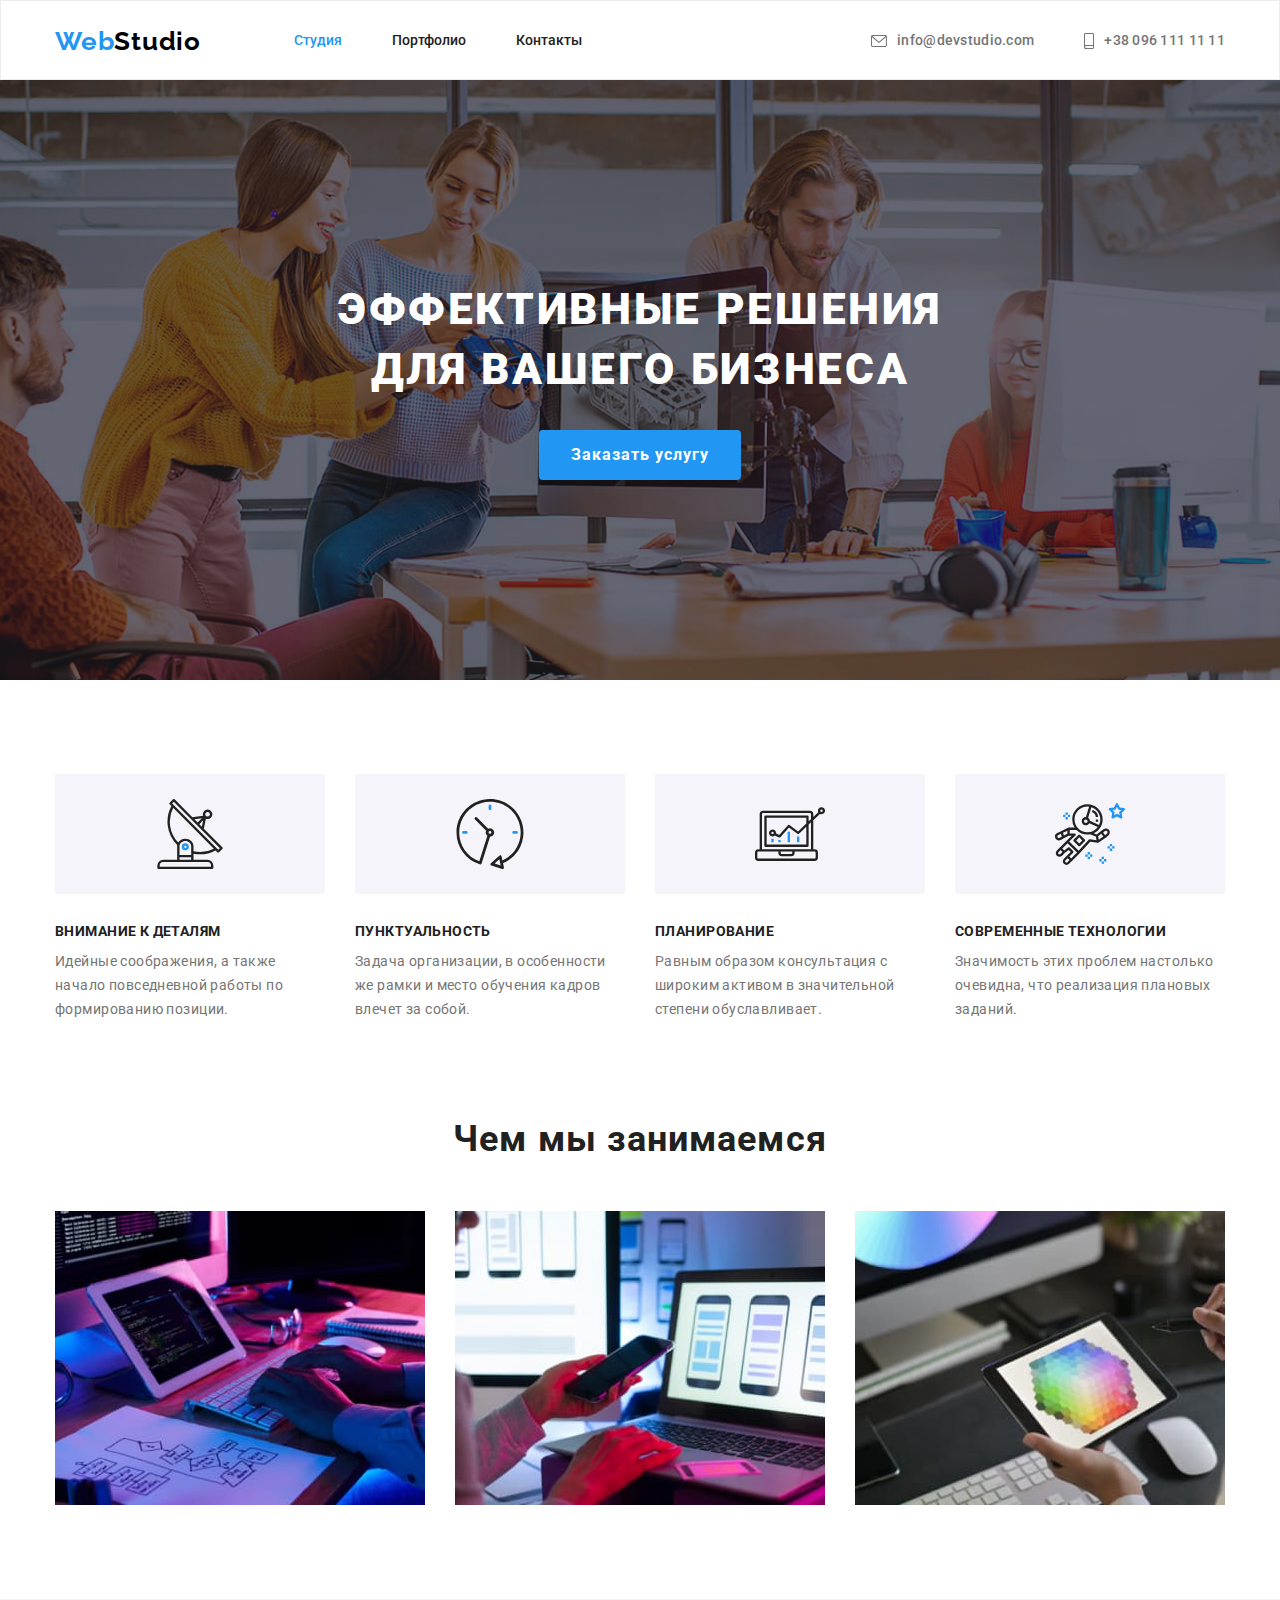
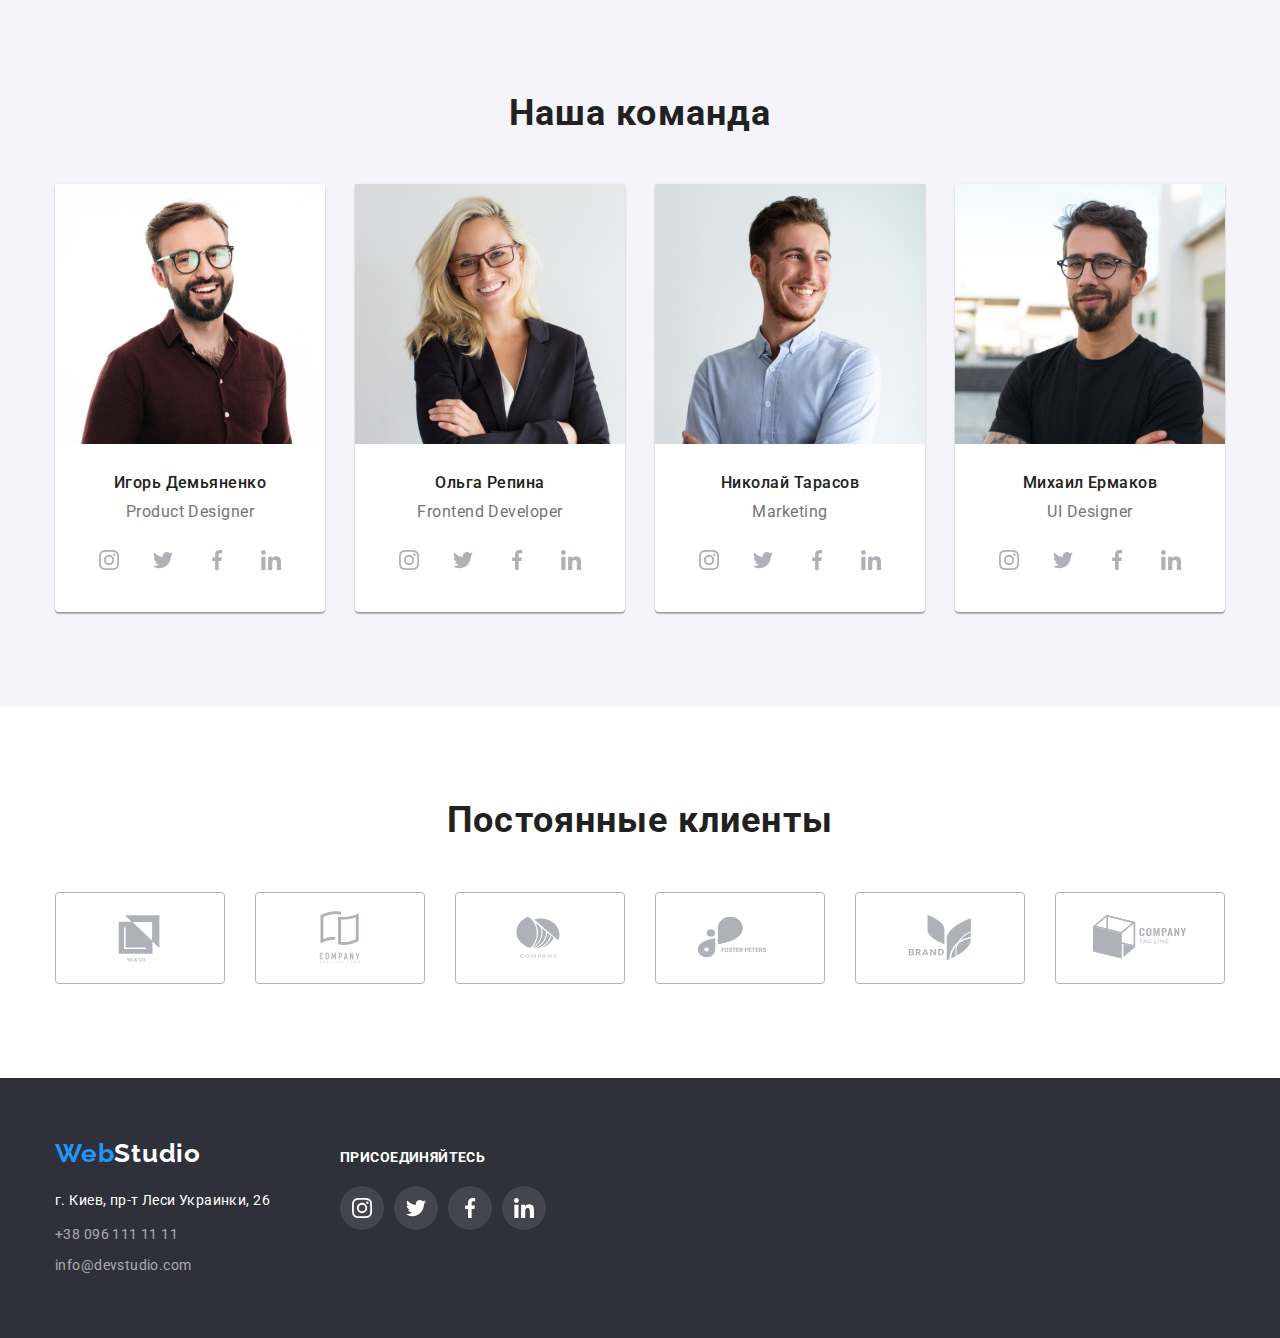
==== index.html @ 4f4b5f9c "Клонирует 4-е ДЗ" ====
<!DOCTYPE html>
<html lang="ru">
<head>
    <meta charset="UTF-8">
    <meta http-equiv="X-UA-Compatible" content="IE=edge">
    <meta name="viewport" content="width=device-width, initial-scale=1.0">
    <link rel="preconnect" href="https://fonts.googleapis.com">
    <link rel="preconnect" href="https://fonts.gstatic.com" crossorigin>
    <link href="https://fonts.googleapis.com/css2?family=Raleway:wght@700&family=Roboto:wght@400;500;700;900&display=swap"
        rel="stylesheet">
    <link rel="stylesheet" href="./css/modern-normalize.css" />
    <link rel="stylesheet" href="./css/styles.css" />
    <title>Студия</title>
</head>
<body class="background">
    <header class="header">
        <div class="container header-container">
            <nav class="nav-container">
            <a href="./index.html" class="studio-name">Web<span class="second-logo-color-header">Studio</span></a>
            <ul class="header-links-container">
                <li class="header-links"><a class="link current" href="./index.html">Студия</a></li>
                <li class="header-links"><a class="link" href="./portfolio.html">Портфолио</a></li>
                <li class="header-links"><a class="link" href="">Контакты</a></li>
            </ul>
            </nav>
            <ul class="header-contacts-container">
                <li class="header-contacts-link"><a class="header-contacts" href="mailto:info@devstudio.com">
                    <svg class="header-contacts-icon" width="16" height="12">
                        <use href="./images/icons.svg#icon-mail"></use>
                    </svg>
                    info@devstudio.com</a></li>
                <li class="header-contacts-link"><a class="header-contacts" href="tel:+380961111111">
                    <svg class="header-contacts-icon" width="10" height="16">
                        <use href="./images/icons.svg#icon-smartphone"></use>
                    </svg>
                    +38 096 111 11 11</a></li>
            </ul>
        </div>
    </header>
    <main>
        <section class="hero-section">
            <div class="container">
                <h1 class="first-heading">Эффективные решения для вашего бизнеса</h1>
                <button class="hero-section-button" type="button">Заказать услугу</button>
            </div>
        </section>
        <section class="section">
            <div class="container">
                <h2 class="hidding-text">Особенности</h2>
                <ul class="peculiarities-list">
                    <li class="peculiarities-container">
                        <div class="peculiarities-icon-container">
                            <svg class="peculiarities-icon" width="70" height="70">
                                <use href="./images/icons.svg#icon-antenna"></use>
                            </svg>
                        </div>
                        <h3 class="peculiarities-heading">Внимание к деталям</h3>
                        <p class="peculiarities-text">Идейные соображения, а также начало повседневной работы по формированию позиции.</p>
                    </li>
                    <li class="peculiarities-container">
                        <div class="peculiarities-icon-container">
                            <svg class="peculiarities-icon" width="70" height="70">
                                <use href="./images/icons.svg#icon-clock"></use>
                            </svg>
                        </div>
                        <h3 class="peculiarities-heading">Пунктуальность</h3>
                        <p class="peculiarities-text">Задача организации, в особенности же рамки и место обучения кадров влечет за собой.</p>
                    </li>
                    <li class="peculiarities-container">
                        <div class="peculiarities-icon-container">
                            <svg class="peculiarities-icon" width="70" height="70">
                                <use href="./images/icons.svg#icon-diagram"></use>
                            </svg>
                        </div>
                        <h3 class="peculiarities-heading">Планирование</h3>
                        <p class="peculiarities-text">Равным образом консультация с широким активом в значительной степени обуславливает.</p>
                    </li>
                    <li class="peculiarities-container">
                        <div class="peculiarities-icon-container">
                            <svg class="peculiarities-icon" width="70" height="70">
                                <use href="./images/icons.svg#icon-astronaut"></use>
                            </svg>
                        </div>
                        <h3 class="peculiarities-heading">Современные технологии</h3>
                        <p class="peculiarities-text">Значимость этих проблем настолько очевидна, что реализация плановых заданий.</p>
                    </li>
                </ul>
            </div>
        </section>
        <section class="section">
            <div class="container">
                <h2 class="our-worcks-heading">Чем мы занимаемся</h2>
                <ul class="our-worcks-list">
                    <li class="our-worcks-container"><img src="./images/box1_img.jpg" alt="человек набирает текст на клавиатуре сидя перед планшетом" width="370"></li>
                    <li class="our-worcks-container"><img src="./images/box2_img.jpg" alt="человек сидит перед ноутбуком и смотрит в телефон" width="370"></li>
                    <li class="our-worcks-container"><img src="./images/box3_img.jpg" alt="человек выбирает стилусом грандиент цветов на планшете" width="370">
                    </li>
                </ul>
            </div>
        </section>
        <section class="team-section section">
            <div class="container">
                <h2 class="our-team-heading">Наша команда</h2>
                <ul class="our-team-list">
                    <li class="team-member-cart">
                        <img src="./images/demyanenko.jpg" alt="фото сотрудника Игоря Демьяненка" width="270">
                        <div class="team-member-text">
                            <h3 class="team-member-name">Игорь Демьяненко</h3>
                            <p lang="en" class="position">Product Designer</p>
                            <ul class="team-social-list">
                                <li class="team-social-item">
                                    <a href="" class="team-social-link">
                                        <svg class="team-social-icon" width="20" height="20">
                                        <use href="./images/icons.svg#icon-instagram"></use>
                                        </svg>
                                    </a>
                                </li>
                                <li class="team-social-item">
                                    <a href="" class="team-social-link">
                                        <svg class="team-social-icon" width="20" height="20">
                                        <use href="./images/icons.svg#icon-twitter"></use>
                                        </svg>
                                    </a>
                                </li>
                                <li class="team-social-item">
                                    <a href="" class="team-social-link">
                                        <svg class="team-social-icon" width="20" height="20">
                                        <use href="./images/icons.svg#icon-facebook"></use>
                                        </svg>
                                    </a>
                                </li>
                                <li class="team-social-item">
                                    <a href="" class="team-social-link">
                                        <svg class="team-social-icon" width="20" height="20">
                                        <use href="./images/icons.svg#icon-linkedin"></use>
                                        </svg>
                                    </a>
                                </li>
                            </ul>
                        </div>
                    </li>
                    <li class="team-member-cart">
                        <img src="./images/repina.jpg" alt="фото сотрудницы Ольги Репины" width="270">
                        <div class="team-member-text">
                            <h3 class="team-member-name">Ольга Репина</h3>
                            <p lang="en" class="position">Frontend Developer</p>
                            <ul class="team-social-list">
                                <li class="team-social-item">
                                    <a href="" class="team-social-link">
                                        <svg class="team-social-icon" width="20" height="20">
                                        <use href="./images/icons.svg#icon-instagram"></use>
                                        </svg>
                                    </a>
                                </li>
                                <li class="team-social-item">
                                    <a href="" class="team-social-link">
                                        <svg class="team-social-icon" width="20" height="20">
                                        <use href="./images/icons.svg#icon-twitter"></use>
                                        </svg>
                                    </a>
                                </li>
                                <li class="team-social-item">
                                    <a href="" class="team-social-link">
                                        <svg class="team-social-icon" width="20" height="20">
                                        <use href="./images/icons.svg#icon-facebook"></use>
                                        </svg>
                                    </a>
                                </li>
                                <li class="team-social-item">
                                    <a href="" class="team-social-link">
                                        <svg class="team-social-icon" width="20" height="20">
                                        <use href="./images/icons.svg#icon-linkedin"></use>
                                        </svg>
                                    </a>
                                </li>
                            </ul>
                        </div>
                    </li>
                    <li class="team-member-cart">
                        <img src="./images/tarasov.jpg" alt="фото сотрудника Николая Тарасова" width="270">
                        <div class="team-member-text">
                            <h3 class="team-member-name">Николай Тарасов</h3>
                            <p lang="en" class="position">Marketing</p>
                            <ul class="team-social-list">
                                <li class="team-social-item">
                                    <a href="" class="team-social-link">
                                        <svg class="team-social-icon" width="20" height="20">
                                        <use href="./images/icons.svg#icon-instagram"></use>
                                        </svg>
                                    </a>
                                </li>
                                <li class="team-social-item">
                                    <a href="" class="team-social-link">
                                        <svg class="team-social-icon" width="20" height="20">
                                        <use href="./images/icons.svg#icon-twitter"></use>
                                        </svg>
                                    </a>
                                </li>
                                <li class="team-social-item">
                                    <a href="" class="team-social-link">
                                        <svg class="team-social-icon" width="20" height="20">
                                        <use href="./images/icons.svg#icon-facebook"></use>
                                        </svg>
                                    </a>
                                </li>
                                <li class="team-social-item">
                                    <a href="" class="team-social-link">
                                        <svg class="team-social-icon" width="20" height="20">
                                        <use href="./images/icons.svg#icon-linkedin"></use>
                                        </svg>
                                    </a>
                                </li>
                            </ul>
                        </div>
                    </li>
                    <li class="team-member-cart">
                        <img src="./images/yermakov.jpg" alt="фото сотрудника Михаила Ермакова" width="270">
                        <div class="team-member-text">
                            <h3 class="team-member-name">Михаил Ермаков</h3>
                            <p lang="en" class="position">UI Designer</p>
                            <ul class="team-social-list">
                                <li class="team-social-item">
                                    <a href="" class="team-social-link">
                                        <svg class="team-social-icon" width="20" height="20">
                                        <use href="./images/icons.svg#icon-instagram"></use>
                                        </svg>
                                    </a>
                                </li>
                                <li class="team-social-item">
                                    <a href="" class="team-social-link">
                                        <svg class="team-social-icon" width="20" height="20">
                                        <use href="./images/icons.svg#icon-twitter"></use>
                                        </svg>
                                    </a>
                                </li>
                                <li class="team-social-item">
                                    <a href="" class="team-social-link">
                                        <svg class="team-social-icon" width="20" height="20">
                                        <use href="./images/icons.svg#icon-facebook"></use>
                                        </svg>
                                    </a>
                                </li>
                                <li class="team-social-item">
                                    <a href="" class="team-social-link">
                                        <svg class="team-social-icon" width="20" height="20">
                                        <use href="./images/icons.svg#icon-linkedin"></use>
                                        </svg>
                                    </a>
                                </li>
                            </ul>
                        </div>
                    </li>
                </ul>
            </div>
        </section>
        <section class="section">
            <div class="container">
                <h2 class="clients-heading">Постоянные клиенты</h2>
                <ul class="clients-list">
                    <li class="clients-item">
                        <a href="" class="clients-link">
                            <svg class="clients-icon" width="106" height="60">
                                <use href="./images/icons.svg#icon-client-logo-1"></use>

                            </svg>
                        </a>
                    </li>
                    <li class="clients-item">
                        <a href="" class="clients-link">
                            <svg class="clients-icon" width="106" height="60">
                                <use href="./images/icons.svg#icon-client-logo-2"></use>

                            </svg>
                        </a>
                    </li>
                    <li class="clients-item">
                        <a href="" class="clients-link">
                            <svg class="clients-icon" width="106" height="60">
                                <use href="./images/icons.svg#icon-client-logo-3"></use>

                            </svg>
                        </a>
                    </li>
                    <li class="clients-item">
                        <a href="" class="clients-link">
                            <svg class="clients-icon" width="106" height="60">
                                <use href="./images/icons.svg#icon-client-logo-4"></use>

                            </svg>
                        </a>
                    </li>
                    <li class="clients-item">
                        <a href="" class="clients-link">
                            <svg class="clients-icon" width="106" height="60">
                                <use href="./images/icons.svg#icon-client-logo-5"></use>

                            </svg>
                        </a>
                    </li>
                    <li class="clients-item">
                        <a href="" class="clients-link">
                            <svg class="clients-icon" width="106" height="60">
                                <use href="./images/icons.svg#icon-client-logo-6"></use>

                            </svg>
                        </a>
                    </li>
                </ul>
            </div>
        </section>
    </main>
    <footer class="footer-section">
        <div class="container footer-container">
            <div class="adress-container">
                    <a href="./index.html" class="footer-studio-name">Web<span class="second-logo-color-footer">Studio</span></a>
                    <address>
                    <ul class="footer-list">
                        <li class="studio-adress">г. Киев, пр-т Леси Украинки, 26</li>
                        <li class="footer-contacts"><a class="footer-contacts-link" href="tel:+380961111111">+38 096 111 11 11</a></li>
                        <li class="footer-contacts"><a class="footer-contacts-link" href="mailto:info@devstudio.com">info@devstudio.com</a></li>
                    </ul>
                </address>
                </div>
                <div class="footer-social-container">
                    <p class="footer-social-heading">Присоединяйтесь</p>
                        <ul class="footer-social-list">
                            <li class="footer-social-item">
                                <a href="" class="footer-social-link">
                                    <svg class="footer-social-icon" width="20" height="20">
                                        <use href="./images/icons.svg#icon-instagram"></use>
                                    </svg>
                                </a>
                            </li>
                            <li class="footer-social-item">
                                <a href="" class="footer-social-link">
                                    <svg class="footer-social-icon" width="20" height="20">
                                        <use href="./images/icons.svg#icon-twitter"></use>
                                    </svg>
                                </a>
                            </li>
                            <li class="footer-social-item">
                                <a href="" class="footer-social-link">
                                    <svg class="footer-social-icon" width="20" height="20">
                                        <use href="./images/icons.svg#icon-facebook"></use>
                                    </svg>
                                </a>
                            </li>
                            <li class="footer-social-item">
                                <a href="" class="footer-social-link">
                                    <svg class="footer-social-icon" width="20" height="20">
                                        <use href="./images/icons.svg#icon-linkedin"></use>
                                    </svg>
                                </a>
                            </li>
                        </ul>
                </div>
            </div>
    </footer>
</body>
</html>
---- css/styles.css ----
:root {
  --studio-color: #2196f3;
  --second-studio-color: #212121;
  --third-studio-color: #757575;
  --main-background-color: #ffffff;
  --first-logo-color: #ffffff;
  --second-logo-color: #000000;
  --main-heading-color: #ffffff;
  --active-text-color: #ffffff;
  --second-background-color: #f5f4fa;
  --third-background-color: #2f303a;
  --footer-contacts-color: rgba(255, 255, 255, 0.6);
  --border-color: #ececec;
  --portfolio-border-color: #eeeeee;
}

h1,
h2,
h3,
h4,
h5,
h6,
p {
  margin: 0;
}

ul {
  margin: 0;
  padding: 0;
}

body {
  font-family: 'Roboto', sans-serif;
  background-color: var(--main-background-color);
  color: var(--third-studio-color);
}
/* HEADER */

.container {
  width: 1200px;
  padding: 0 15px;
  margin: 0 auto;
}

.header {
  border: 1px solid var(--border-color);
  height: 80px;
}

.second-logo-color-header {
  color: var(--second-logo-color);
}

.header-contacts {
  font-weight: 500;
  font-size: 14px;
  line-height: 1.14;
  letter-spacing: 0.02em;
  color: var(--third-studio-color);
  text-decoration: none;
  padding-bottom: 32px;
  padding-top: 32px;
  display: flex;
  justify-content: center;
  align-items: center;
}

.header-contacts-icon {
  fill: currentColor;
  margin-right: 10px;
}

.header-contacts:hover,
.header-contacts:focus {
  color: var(--studio-color);
}

.header-container {
  display: flex;
  align-items: center;
  justify-content: space-between;
}

.nav-container {
  display: flex;
  align-items: center;
}

.header-links-container {
  list-style-type: none;
  display: flex;
  justify-content: center;
}

.header-contacts-container {
  list-style-type: none;
  display: flex;
  justify-content: center;
}

.link.current {
  color: var(--studio-color);
}

.header-links {
  margin-right: 50px;
}

.header-links:last-child {
  margin-right: 0px;
}

.header-contacts-link {
  margin-left: 50px;
}

.header-contacts-link:first-child {
  margin-left: 0px;
}

.studio-name {
  font-family: Raleway, sans-serif;
  font-weight: bold;
  font-size: 26px;
  line-height: 1.19;
  text-decoration: none;
  letter-spacing: 0.03em;
  color: var(--studio-color);
  margin-right: 93px;
  padding-bottom: 24px;
  padding-top: 24px;
}

.second-logo-color-footer {
  color: var(--first-logo-color);
}

.link {
  font-weight: 500;
  font-size: 14px;
  line-height: 1.14;
  list-style-type: none;
  text-decoration: none;
  color: var(--second-studio-color);
  padding-bottom: 32px;
  padding-top: 32px;
  display: flex;
}

.link:hover,
.link:focus {
  color: var(--studio-color);
}

/* HERO */

.first-heading {
  font-style: normal;
  font-weight: 900;
  font-size: 44px;
  line-height: 1.36;
  text-align: center;
  letter-spacing: 0.06em;
  text-transform: uppercase;
  color: var(--main-heading-color);
  width: 696px;
  min-height: 120px;
  margin: 0px auto 30px auto;
}

.hero-section-button {
  background: var(--studio-color);
  font-family: Roboto;
  box-shadow: 0px 4px 4px rgba(0, 0, 0, 0.15);
  font-style: normal;
  font-weight: bold;
  font-size: 16px;
  line-height: 1.87;
  display: flex;
  align-items: center;
  text-align: center;
  letter-spacing: 0.06em;
  color: var(--active-text-color);
  cursor: pointer;
  border: 0;
  border-radius: 4px;
  margin: 0 auto;
  padding: 10px 32px;
  min-height: 200;
  height: 50;
}

.hero-section-button:hover,
.hero-section-button:focus {
  background: #188ce8;
}

.hero-section {
  display: flex;
  max-width: 1600px;
  margin: 0 auto;
  background-color: var(--third-background-color);
  padding-bottom: 200px;
  padding-top: 200px;
  background-image: linear-gradient(to right, #2f303a66, #2f303a66), url(../images/hero-img.jpg);
  background-repeat: no-repeat;
  background-position: center;
  background-size: cover;
}

/* PRECULIARITIES */

.hidding-text {
  display: none;
}

.peculiarities-heading {
  font-style: normal;
  font-weight: bold;
  font-size: 14px;
  line-height: 1.14;
  letter-spacing: 0.03em;
  text-transform: uppercase;
  color: var(--second-studio-color);
  margin-bottom: 10px;
  height: 16px;
}

.peculiarities-text {
  font-size: 14px;
  line-height: 1.71;
  letter-spacing: 0.03em;
  height: 75px;
}

.peculiarities-container {
  margin-right: 30px;
  width: 270px;
}

.peculiarities-icon-container {
  display: flex;
  width: 270px;
  height: 120px;
  background-color: var(--second-background-color);
  margin-bottom: 30px;
  align-items: center;
  justify-content: center;
}

.peculiarities-container:last-child {
  margin-right: 0;
}

.peculiarities-list {
  list-style-type: none;
  display: flex;
}

/* OUR WORCKS */

.our-worcks-heading {
  font-style: normal;
  font-weight: bold;
  font-size: 36px;
  line-height: 1.16;
  text-align: center;
  letter-spacing: 0.03em;
  color: var(--second-studio-color);
  margin-bottom: 50px;
}

.our-worcks-list {
  list-style-type: none;
  display: flex;
  justify-content: space-between;
}

.our-worcks-container {
  margin-right: 30px;
}

.our-worcks-container:last-child {
  margin-right: 0px;
}

/* OUR TEAM */
.team-section {
  background-color: var(--second-background-color);
}

.our-team-heading,
.clients-heading {
  font-style: normal;
  font-weight: bold;
  font-size: 36px;
  line-height: 1.16;
  text-align: center;
  letter-spacing: 0.03em;
  color: var(--second-studio-color);
  margin-bottom: 50px;
}

.our-team-list {
  list-style-type: none;
  display: flex;
  text-align: center;
}

.team-member-name {
  font-style: normal;
  font-weight: 500;
  font-size: 16px;
  line-height: 1.18;
  letter-spacing: 0.03em;
  color: var(--second-studio-color);
  margin-bottom: 10px;
}

.team-member-text {
  padding: 30px 32px;
}

.position {
  font-weight: normal;
  font-size: 16px;
  line-height: 1.18;
  letter-spacing: 0.03em;
  margin-bottom: 16px;
}

.team-social-list {
  display: flex;
  justify-content: center;
  list-style-type: none;
}

.team-social-item {
  width: 44px;
  height: 44px;
}

.team-social-link {
  width: 100%;
  height: 100%;
  border-radius: 50%;
  display: flex;
  align-items: center;
  justify-content: center;
  color: #afb1b8;
}

.team-social-item:nth-child(-n + 3) {
  margin-right: 10px;
}

.team-social-icon {
  fill: currentColor;
}

.team-social-link:hover,
.team-social-link:focus {
  background-color: var(--studio-color);
  color: var(--main-background-color);
}

.team-member-cart {
  background-color: var(--main-background-color);
  margin-right: 30px;
  box-shadow: 0px 1px 3px rgba(0, 0, 0, 0.12), 0px 1px 1px rgba(0, 0, 0, 0.14),
    0px 2px 1px rgba(0, 0, 0, 0.2);
  border-radius: 0px 0px 4px 4px;
}

.team-member-cart:last-child {
  margin-right: 0px;
}

.clients-list {
  display: flex;
  list-style-type: none;
  justify-content: center;
}

.clients-item {
  width: 170px;
  height: 92px;
}

.clients-link {
  width: 100%;
  height: 100%;
  display: flex;
  align-items: center;
  justify-content: center;
  border-radius: 4px;
  border: 1px solid #afb1b8;
  color: #afb1b8;
  cursor: pointer;
}

.clients-item:nth-child(-n + 5) {
  margin-right: 30px;
}

.clients-icon {
  fill: currentColor;
}

.clients-link:hover,
.clients-link:focus {
  color: var(--studio-color);
  border: 1px solid var(--studio-color);
}

/* FOOTER */
.footer-studio-name {
  font-family: Raleway, sans-serif;
  font-weight: bold;
  font-size: 26px;
  line-height: 1.19;
  text-decoration: none;
  letter-spacing: 0.03em;
  color: var(--studio-color);
  display: flex;
  margin-bottom: 20px;
}

.studio-adress {
  font-style: normal;
  font-weight: normal;
  font-size: 14px;
  line-height: 1.7;
  letter-spacing: 0.03em;
  color: var(--first-logo-color);
  margin-bottom: 10px;
}

.footer-contacts-link {
  font-style: normal;
  font-weight: normal;
  font-size: 14px;
  line-height: 1.7;
  letter-spacing: 0.03em;
  color: var(--footer-contacts-color);
  text-decoration: none;
}

.footer-contacts {
  margin-bottom: 8px;
}

.footer-contacts:last-child {
  margin-bottom: 0;
}

.footer-contacts-link:hover,
.footer-contacts-link:focus {
  color: var(--studio-color);
}

.footer-section {
  background-color: var(--third-background-color);
  padding: 60px 0 60px 0;
}

.footer-list {
  list-style-type: none;
}

.footer-container {
  display: flex;
  align-items: baseline;
}

.adress-container {
  margin-right: 70px;
}

.footer-social-heading {
  display: flex;
  font-style: normal;
  font-weight: bold;
  font-size: 14px;
  line-height: 1.14;
  letter-spacing: 0.03em;
  text-transform: uppercase;
  color: var(--main-heading-color);
  margin-bottom: 20px;
}

.footer-social-list {
  display: flex;
  justify-content: center;
  list-style-type: none;
}

.footer-social-item {
  width: 44px;
  height: 44px;
}

.footer-social-link {
  width: 100%;
  height: 100%;
  border-radius: 50%;
  display: flex;
  align-items: center;
  justify-content: center;
  background-color: #ffffff1a;
}

.footer-social-item:nth-child(-n + 3) {
  margin-right: 10px;
}

.footer-social-icon {
  fill: var(--main-background-color);
}

.footer-social-link:hover,
.footer-social-link:focus {
  background-color: var(--studio-color);
}

/* PORTFOLIO */

.portfolio-button-container {
  list-style-type: none;
  display: flex;
  justify-content: center;
  margin-bottom: 50px;
}

.portfolio-button {
  background: var(--second-background-color);
  font-family: Roboto;
  font-weight: 500;
  font-size: 16px;
  line-height: 1.62;
  text-align: center;
  letter-spacing: 0.03em;
  color: var(--second-studio-color);
  cursor: pointer;
  border: 0;
  border-radius: 4px;
  padding: 6px 22px;
  height: 38px;
  min-width: 73px;
}

.portfolio-filter {
  margin-right: 8px;
}

.portfolio-filter:last-child {
  margin-right: 0px;
}

.portfolio-button:hover,
.portfolio-button:focus,
.portfolio-button:active {
  color: var(--active-text-color);
  background: var(--studio-color);
  box-shadow: 0px 3px 1px rgba(0, 0, 0, 0.1), 0px 1px 2px rgba(0, 0, 0, 0.08),
    0px 2px 2px rgba(0, 0, 0, 0.12);
}
.portfolio-button.current {
  color: var(--active-text-color);
  background: var(--studio-color);
  box-shadow: 0px 3px 1px rgba(0, 0, 0, 0.1), 0px 1px 2px rgba(0, 0, 0, 0.08),
    0px 2px 2px rgba(0, 0, 0, 0.12);
}

.section {
  padding-bottom: 94px;
  padding-top: 94px;
}

.section:nth-child(0n + 3) {
  padding-top: 0;
}

/* PORTFOLIO-PROJECT */
.project-list {
  list-style-type: none;
  display: flex;
  flex-wrap: wrap;
}

.project {
  margin-right: 30px;
  margin-bottom: 30px;
}

.project:nth-child(3n) {
  margin-right: 0;
}

.project:nth-last-child(-n + 3) {
  margin-bottom: 0;
}

.project-cart-bottom {
  border: 1px solid var(--portfolio-border-color);
  border-top: 0;
  padding: 20px 24px;
}

.project-name {
  font-weight: bold;
  font-size: 18px;
  line-height: 2;
  letter-spacing: 0.06em;
  color: var(--second-studio-color);
  margin-bottom: 4px;
}

.project-text {
  font-weight: normal;
  font-size: 16px;
  line-height: 1.87;
  letter-spacing: 0.03em;
  color: var(--third-studio-color);
}

.project-link {
  text-decoration: none;
  cursor: pointer;
  display: block;
}

.project-link:hover,
.project-link:focus {
  box-shadow: 0px 1px 1px rgba(0, 0, 0, 0.12), 0px 4px 4px rgba(0, 0, 0, 0.06),
    1px 4px 6px rgba(0, 0, 0, 0.16);
}
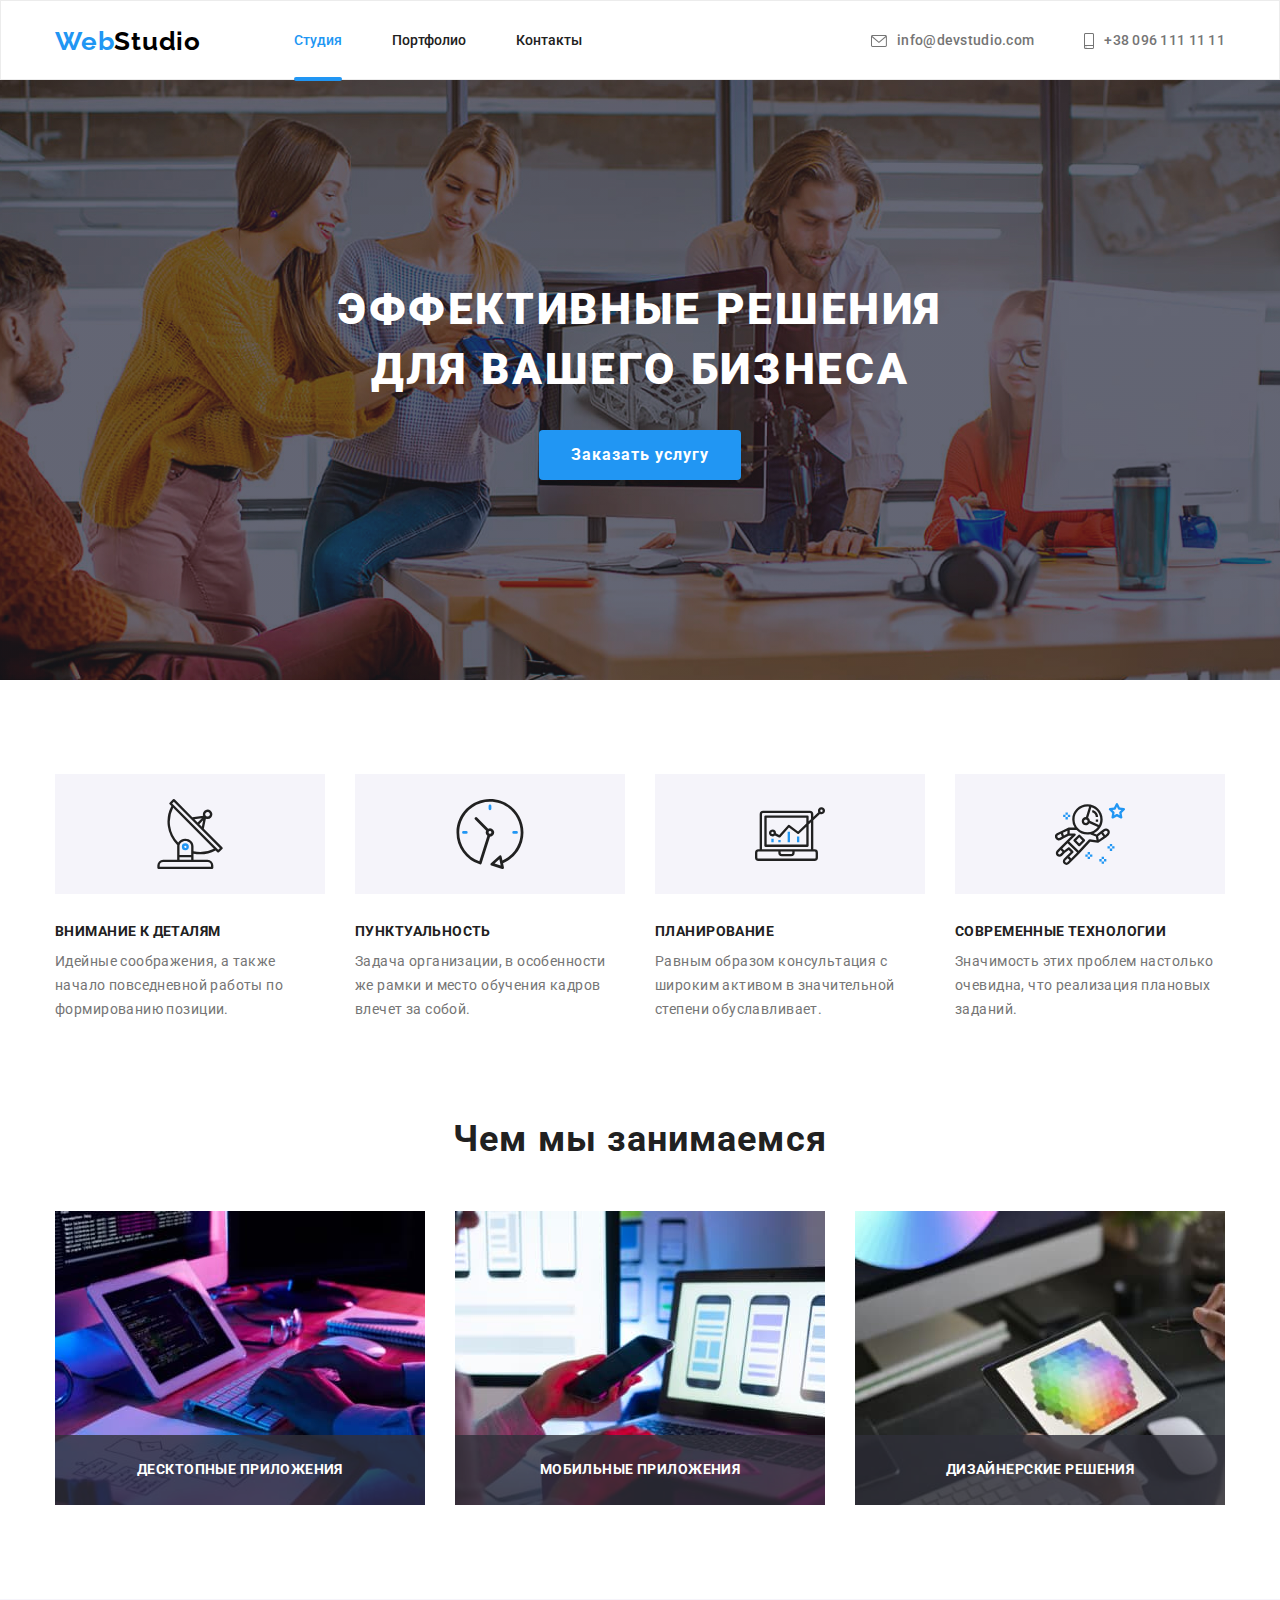
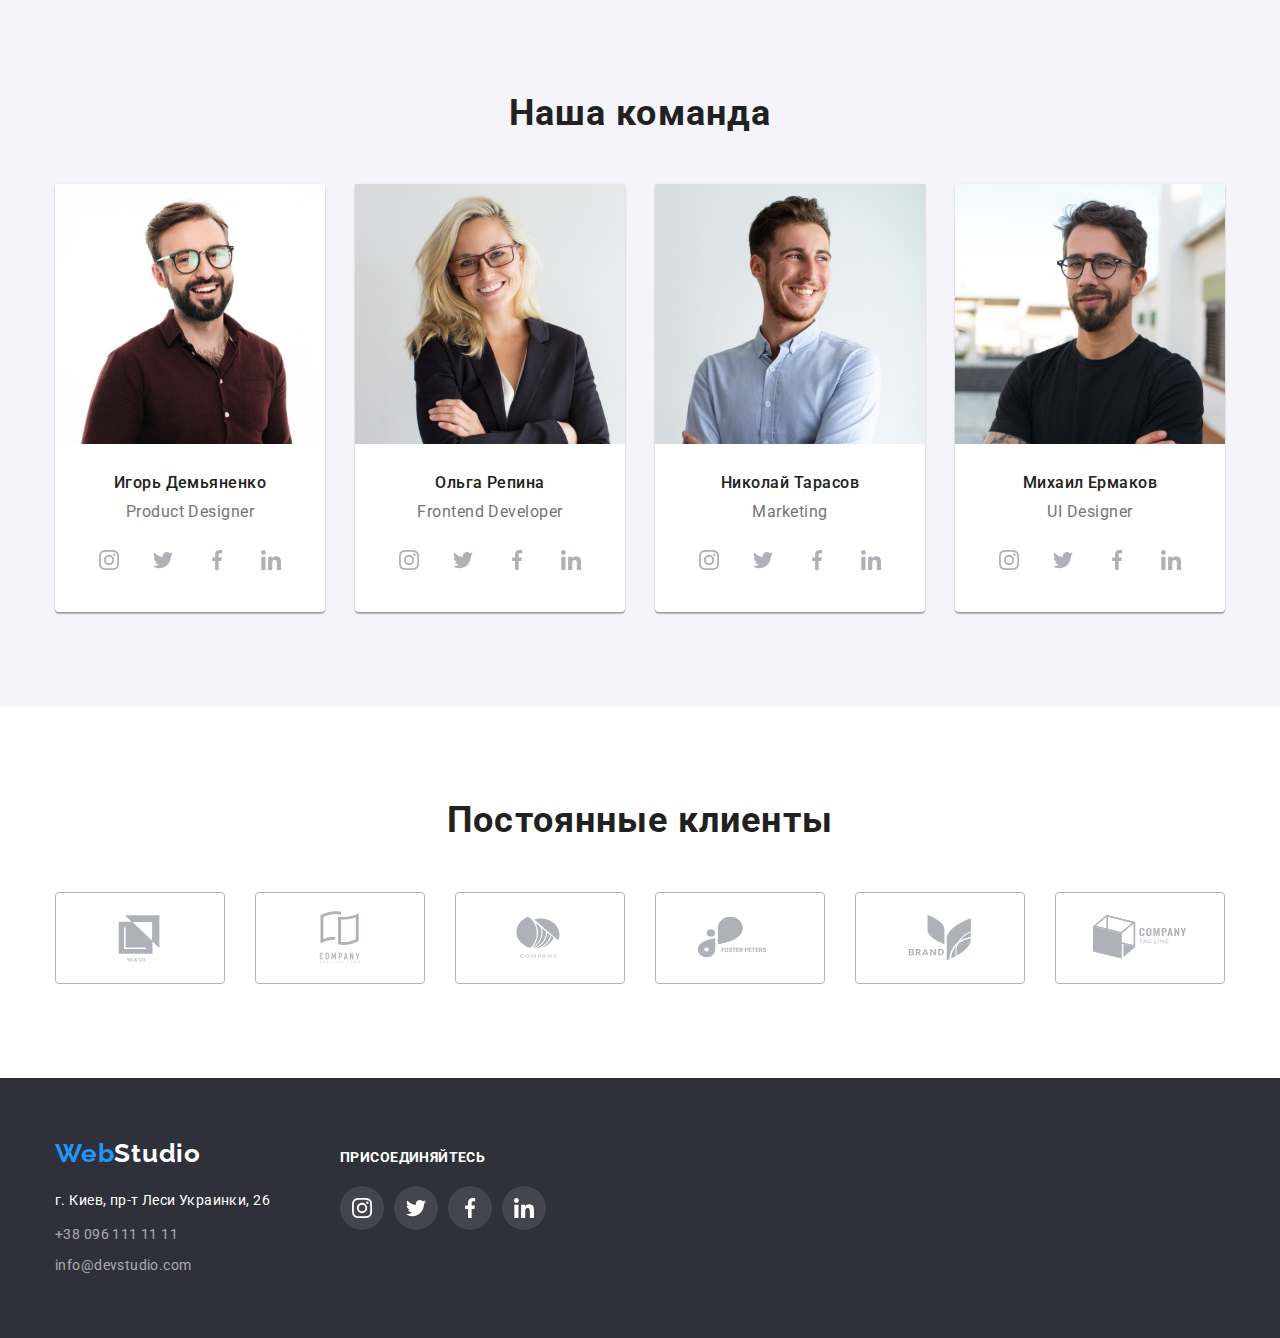
==== commit 8dad00cb: "Добавляет время перехода при ховере и фокусе" ====
--- a/index.html
+++ b/index.html
@@ -89,11 +89,22 @@
         </section>
         <section class="section">
             <div class="container">
-                <h2 class="our-worcks-heading">Чем мы занимаемся</h2>
+                <h2 class="our-worcks-main-heading">Чем мы занимаемся</h2>
                 <ul class="our-worcks-list">
-                    <li class="our-worcks-container"><img src="./images/box1_img.jpg" alt="человек набирает текст на клавиатуре сидя перед планшетом" width="370"></li>
-                    <li class="our-worcks-container"><img src="./images/box2_img.jpg" alt="человек сидит перед ноутбуком и смотрит в телефон" width="370"></li>
+                    <li class="our-worcks-container"><img src="./images/box1_img.jpg" alt="человек набирает текст на клавиатуре сидя перед планшетом" width="370">
+                    <div class="our-worcks-bg">
+                    <h3 class="our-worcks-heading">Десктопные приложения</h3>
+                    </div>
+                    </li>
+                    <li class="our-worcks-container"><img src="./images/box2_img.jpg" alt="человек сидит перед ноутбуком и смотрит в телефон" width="370">
+                    <div class="our-worcks-bg">
+                    <h3 class="our-worcks-heading">Мобильные приложения</h3>
+                    </div>
+                    </li>
                     <li class="our-worcks-container"><img src="./images/box3_img.jpg" alt="человек выбирает стилусом грандиент цветов на планшете" width="370">
+                    <div class="our-worcks-bg">
+                    <h3 class="our-worcks-heading">Дизайнерские решения</h3>
+                    </div>
                     </li>
                 </ul>
             </div>
--- a/css/styles.css
+++ b/css/styles.css
@@ -63,6 +63,7 @@
   display: flex;
   justify-content: center;
   align-items: center;
+  transition: transform 250ms cubic-bezier(0.4, 0, 0.2, 1), color 250ms cubic-bezier(0.4, 0, 0.2, 1);
 }
 
 .header-contacts-icon {
@@ -100,6 +101,18 @@
 
 .link.current {
   color: var(--studio-color);
+  position: relative;
+}
+
+.link.current::after {
+  content: '';
+  width: 100%;
+  height: 4px;
+  border-radius: 2px;
+  background-color: var(--studio-color);
+  position: absolute;
+  left: 0;
+  bottom: 0;
 }
 
 .header-links {
@@ -145,6 +158,7 @@
   padding-bottom: 32px;
   padding-top: 32px;
   display: flex;
+  transition: transform 250ms cubic-bezier(0.4, 0, 0.2, 1), color 250ms cubic-bezier(0.4, 0, 0.2, 1);
 }
 
 .link:hover,
@@ -188,6 +202,8 @@
   padding: 10px 32px;
   min-height: 200;
   height: 50;
+  transition: transform 250ms cubic-bezier(0.4, 0, 0.2, 1),
+    background-color 250ms cubic-bezier(0.4, 0, 0.2, 1);
 }
 
 .hero-section-button:hover,
@@ -259,7 +275,7 @@
 
 /* OUR WORCKS */
 
-.our-worcks-heading {
+.our-worcks-main-heading {
   font-style: normal;
   font-weight: bold;
   font-size: 36px;
@@ -278,10 +294,32 @@
 
 .our-worcks-container {
   margin-right: 30px;
+  position: relative;
 }
 
 .our-worcks-container:last-child {
   margin-right: 0px;
+}
+
+.our-worcks-bg {
+  position: absolute;
+  width: 100%;
+  height: 70px;
+  background-color: rgba(47, 48, 58, 0.8);
+  left: 0;
+  bottom: 0;
+  padding: 27px 0;
+}
+
+.our-worcks-heading {
+  font-style: normal;
+  font-weight: bold;
+  font-size: 14px;
+  line-height: 1.14;
+  letter-spacing: 0.03em;
+  text-transform: uppercase;
+  color: var(--main-heading-color);
+  text-align: center;
 }
 
 /* OUR TEAM */
@@ -348,6 +386,7 @@
   align-items: center;
   justify-content: center;
   color: #afb1b8;
+  transition: transform 250ms cubic-bezier(0.4, 0, 0.2, 1), color 250ms cubic-bezier(0.4, 0, 0.2, 1);
 }
 
 .team-social-item:nth-child(-n + 3) {
@@ -397,6 +436,7 @@
   border: 1px solid #afb1b8;
   color: #afb1b8;
   cursor: pointer;
+  transition: transform 250ms cubic-bezier(0.4, 0, 0.2, 1), color 250ms cubic-bezier(0.4, 0, 0.2, 1);
 }
 
 .clients-item:nth-child(-n + 5) {
@@ -444,6 +484,7 @@
   letter-spacing: 0.03em;
   color: var(--footer-contacts-color);
   text-decoration: none;
+  transition: transform 250ms cubic-bezier(0.4, 0, 0.2, 1), color 250ms cubic-bezier(0.4, 0, 0.2, 1);
 }
 
 .footer-contacts {
@@ -508,6 +549,8 @@
   align-items: center;
   justify-content: center;
   background-color: #ffffff1a;
+  transition: transform 250ms cubic-bezier(0.4, 0, 0.2, 1),
+    background-color 250ms cubic-bezier(0.4, 0, 0.2, 1);
 }
 
 .footer-social-item:nth-child(-n + 3) {
@@ -547,6 +590,8 @@
   padding: 6px 22px;
   height: 38px;
   min-width: 73px;
+  transition: transform 250ms cubic-bezier(0.4, 0, 0.2, 1),
+    background-color 250ms cubic-bezier(0.4, 0, 0.2, 1);
 }
 
 .portfolio-filter {
@@ -628,6 +673,8 @@
   text-decoration: none;
   cursor: pointer;
   display: block;
+  transition: transform 250ms cubic-bezier(0.4, 0, 0.2, 1),
+    box-shadow 250ms cubic-bezier(0.4, 0, 0.2, 1);
 }
 
 .project-link:hover,
@@ -635,3 +682,30 @@
   box-shadow: 0px 1px 1px rgba(0, 0, 0, 0.12), 0px 4px 4px rgba(0, 0, 0, 0.06),
     1px 4px 6px rgba(0, 0, 0, 0.16);
 }
+
+.project-cart-top {
+  position: relative;
+  overflow: hidden;
+}
+
+.project-cart-text {
+  position: absolute;
+  font-family: Roboto;
+  font-size: 18px;
+  line-height: 1.55;
+  letter-spacing: 0.03em;
+  color: var(--main-heading-color);
+  background-color: rgba(33, 150, 243, 0.9);
+  padding: 63px 24px;
+  left: 0;
+  top: 0;
+  width: 100%;
+  height: 100%;
+  transform: translateY(100%);
+  transition: transform 250ms cubic-bezier(0.4, 0, 0.2, 1);
+}
+
+.project-link:hover .project-cart-text,
+.project-link:focus .project-cart-text {
+  transform: translateY(0);
+}
